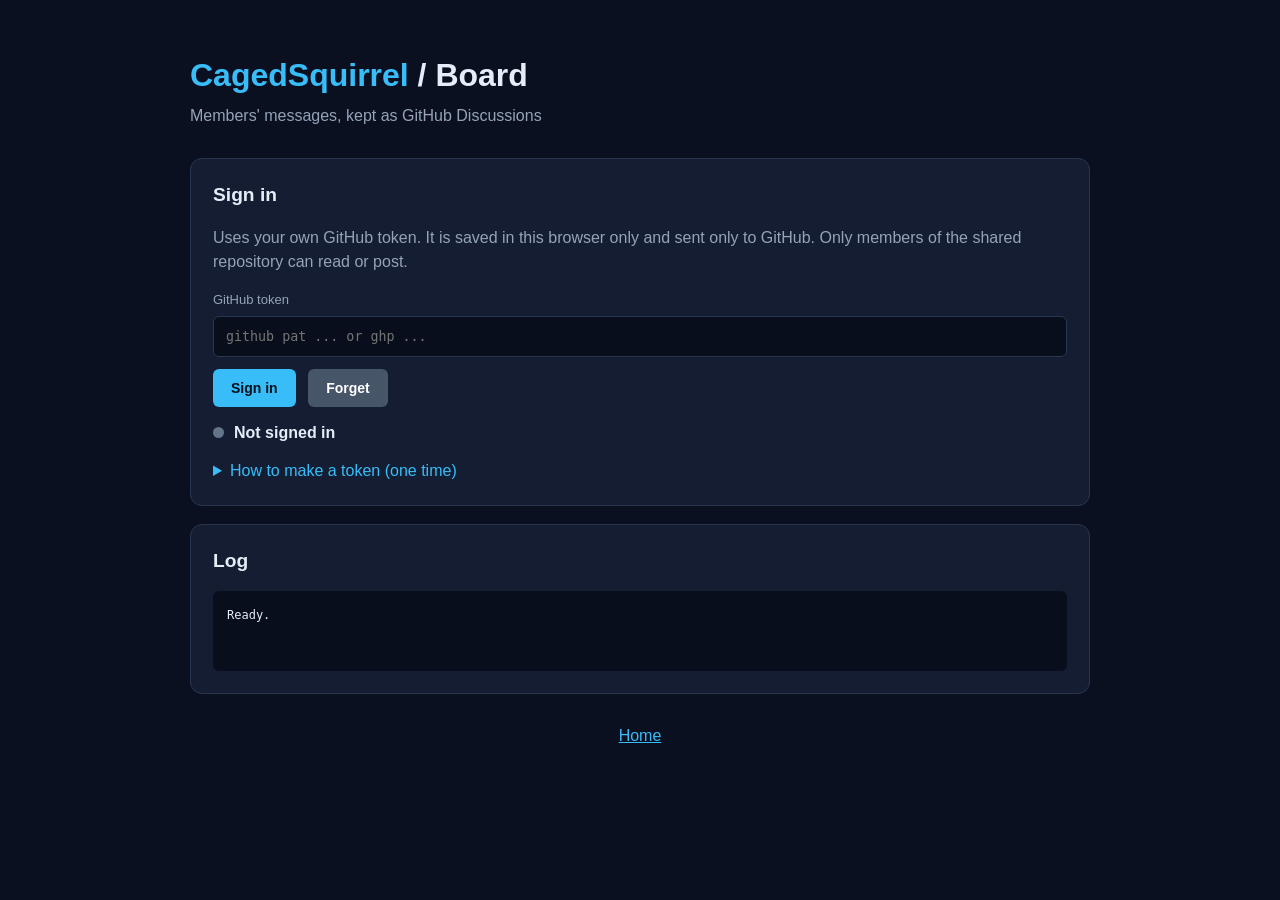
==== board.html @ 6ccec3fc "Members' board: read and reply to Discussions with a GitHub token board.html lists, reads, and posts" ====
<!DOCTYPE html>
<html lang="en">
<head>
<meta charset="UTF-8">
<meta name="viewport" content="width=device-width, initial-scale=1.0">
<title>CagedSquirrel Board</title>
<link rel="stylesheet" href="style.css">
<style>
  .hidden { display: none; }
  .row { display: flex; flex-wrap: wrap; align-items: center; gap: 8px; justify-content: space-between; }
  .row button { margin-top: 0; }
  select {
    width: 100%; padding: 12px; background: var(--field); color: var(--text);
    border: 1px solid var(--border); border-radius: 6px;
  }
  textarea.compose { min-height: 120px; font-family: Arial, sans-serif; }
  ol.topics { list-style: none; padding: 0; margin: 0; }
  ol.topics li { border-top: 1px solid var(--border); padding: 12px 0; }
  ol.topics li:first-child { border-top: 0; }
  ol.topics a { font-weight: bold; text-decoration: none; overflow-wrap: anywhere; }
  .meta { color: var(--muted); font-size: 13px; }
  .tag {
    display: inline-block; padding: 1px 8px; border-radius: 10px;
    border: 1px solid var(--border); font-size: 12px; color: var(--muted);
  }
  .post { border-top: 1px solid var(--border); padding-top: 14px; margin-top: 14px; }
  .post.first { border-top: 0; margin-top: 0; padding-top: 0; }
  .replies { margin-left: 18px; padding-left: 14px; border-left: 2px solid var(--border); }
  .body { overflow-wrap: anywhere; }
  .body img { max-width: 100%; }
  .body pre { background: var(--field); padding: 12px; border-radius: 6px; overflow-x: auto; }
  .body code { font-family: monospace; }
  .body blockquote { margin: 0; padding-left: 12px; border-left: 3px solid var(--border); color: var(--muted); }
  .body table { border-collapse: collapse; display: block; overflow-x: auto; }
  .body th, .body td { border: 1px solid var(--border); padding: 4px 8px; }
  button.link { background: none; color: var(--accent); padding: 0; margin: 6px 0 0; font-weight: normal; }
  details summary { cursor: pointer; color: var(--accent); }
  details ol { padding-left: 20px; }
</style>
</head>
<body>
<div class="container">

<header>
  <h1><a href="index.html" style="text-decoration:none"><span>CagedSquirrel</span></a> / Board</h1>
  <div class="subtitle">Members' messages, kept as GitHub Discussions</div>
</header>

<section class="panel" id="access">
  <h2>Sign in</h2>
  <p class="muted">
    Uses your own GitHub token. It is saved in this browser only and sent
    only to GitHub. Only members of the shared repository can read or post.
  </p>
  <label for="token">GitHub token</label>
  <input id="token" type="password" placeholder="github_pat_... or ghp_..." autocomplete="off">
  <button class="connect" id="signin">Sign in</button>
  <button class="secondary" id="forget">Forget</button>
  <div class="status">
    <div id="dot" class="dot"></div>
    <strong id="status">Not signed in</strong>
  </div>
  <details style="margin-top:14px">
    <summary>How to make a token (one time)</summary>
    <ol>
      <li>On GitHub, open Settings, then Developer settings, then Personal access tokens, then Fine-grained tokens, and choose Generate new token.</li>
      <li>Resource owner: the account that owns the shared repository. Repository access: Only select repositories, and pick the shared repository.</li>
      <li>Permissions: Discussions, Read and write. Leave everything else as it is.</li>
      <li>Generate the token, copy it, and paste it above.</li>
      <li>If the shared repository doesn't show up in the list, make a classic token instead (Tokens (classic), scope <code>repo</code>). It works the same here but reaches all your private repositories, so keep it to this browser.</li>
    </ol>
  </details>
</section>

<section class="panel hidden" id="listView">
  <div class="row">
    <h2 style="margin:0">Topics</h2>
    <span>
      <button class="secondary" id="refresh">Refresh</button>
      <button class="send" id="newTopic">New topic</button>
    </span>
  </div>
  <ol class="topics" id="topics" style="margin-top:14px"></ol>
</section>

<section class="panel hidden" id="newView">
  <h2>New topic</h2>
  <label for="newCategory">Category</label>
  <select id="newCategory"></select>
  <label for="newTitle">Title</label>
  <input id="newTitle" type="text">
  <label for="newBody">Message (Markdown works)</label>
  <textarea id="newBody" class="compose"></textarea>
  <button class="send" id="postTopic">Post topic</button>
  <button class="secondary" id="cancelTopic">Cancel</button>
</section>

<section class="panel hidden" id="threadView">
  <div class="row">
    <button class="secondary" id="back">Back to topics</button>
    <a id="ghLink" href="#" target="_blank" rel="noopener">Open on GitHub</a>
  </div>
  <h2 id="threadTitle" style="margin-top:16px"></h2>
  <div id="thread"></div>
  <label for="commentBody">Add a comment</label>
  <textarea id="commentBody" class="compose"></textarea>
  <button class="send" id="postComment">Post comment</button>
</section>

<section class="panel">
  <h2>Log</h2>
  <div id="log">Ready.</div>
</section>

<footer><a href="index.html">Home</a></footer>

</div>

<script>
const $ = id => document.getElementById(id);
const KEY = "cagedsquirrel.board.token";
const OWNER = "Cagedsquirrel";
const REPO = "converse-here";

let token = "";
let repoId = null;
let categories = [];
let current = null; // the open discussion { id, number }

function log(message) {
  const time = new Date().toLocaleTimeString();
  $("log").textContent += "\n[" + time + "] " + message;
  $("log").scrollTop = $("log").scrollHeight;
}

function setStatus(text, kind) {
  $("status").textContent = text;
  $("dot").className = "dot " + (kind || "");
}

function esc(s) {
  return String(s == null ? "" : s).replace(/[&<>"']/g, c =>
    ({ "&": "&amp;", "<": "&lt;", ">": "&gt;", '"': "&quot;", "'": "&#39;" })[c]);
}

function when(iso) {
  return new Date(iso).toLocaleString([], { dateStyle: "medium", timeStyle: "short" });
}

function who(author) {
  return author ? author.login : "(deleted user)";
}

async function gql(query, variables) {
  const res = await fetch("https://api.github.com/graphql", {
    method: "POST",
    headers: { "Authorization": "Bearer " + token, "Content-Type": "application/json" },
    body: JSON.stringify({ query: query, variables: variables || {} })
  });
  if (res.status === 401) throw new Error("GitHub rejected the token (401). It may be wrong or expired.");
  const data = await res.json().catch(() => null);
  if (!res.ok) throw new Error("GitHub answered " + res.status + ".");
  if (data && data.errors && data.errors.length) {
    throw new Error(data.errors.map(e => e.message).join("; "));
  }
  return data.data;
}

function show(view) {
  for (const v of ["listView", "newView", "threadView"]) $(v).classList.toggle("hidden", v !== view);
}

// ---------- sign in ----------

async function signIn() {
  token = $("token").value.trim();
  if (!token) { log("Paste a token first."); return; }
  setStatus("Checking...");
  try {
    const d = await gql(
      "query($o:String!,$n:String!){ viewer{login} repository(owner:$o,name:$n){ id viewerPermission hasDiscussionsEnabled discussionCategories(first:25){nodes{id name}} } }",
      { o: OWNER, n: REPO });
    if (!d.repository) {
      setStatus("Signed in as " + d.viewer.login + ", but no access", "error");
      log("The token works, but it can't see the shared repository. Either this account isn't a member, or the token wasn't given access to that repository.");
      return;
    }
    repoId = d.repository.id;
    categories = d.repository.discussionCategories.nodes;
    try { localStorage.setItem(KEY, token); } catch (e) { /* storage unavailable */ }
    setStatus("Signed in as " + d.viewer.login + " (" + d.repository.viewerPermission.toLowerCase() + ")", "ok");
    log("Signed in as " + d.viewer.login + ".");
    $("newCategory").innerHTML = categories.map(c =>
      '<option value="' + esc(c.id) + '"' + (c.name === "General" ? " selected" : "") + ">" + esc(c.name) + "</option>").join("");
    route();
  } catch (e) {
    setStatus("Sign in failed", "error");
    log(e.message);
  }
}

function forget() {
  try { localStorage.removeItem(KEY); } catch (e) { /* ignore */ }
  token = ""; repoId = null; current = null;
  $("token").value = "";
  setStatus("Not signed in");
  show(null);
  log("Forgot the saved token.");
}

// ---------- routing: #d-12 is a thread, #new is the new-topic form ----------

function route() {
  if (!repoId) return;
  const h = location.hash;
  const m = h.match(/^#d-(\d+)$/);
  if (m) openThread(parseInt(m[1], 10));
  else if (h === "#new") show("newView");
  else loadTopics();
}

// ---------- topic list ----------

async function loadTopics() {
  show("listView");
  $("topics").innerHTML = '<li class="meta">Loading...</li>';
  try {
    const d = await gql(
      "query($o:String!,$n:String!){ repository(owner:$o,name:$n){ discussions(first:50, orderBy:{field:UPDATED_AT, direction:DESC}){ totalCount nodes{ number title updatedAt author{login} category{name} comments{totalCount} } } } }",
      { o: OWNER, n: REPO });
    const list = d.repository.discussions.nodes;
    if (!list.length) {
      $("topics").innerHTML = '<li class="meta">No topics yet. Start one with New topic.</li>';
      return;
    }
    $("topics").innerHTML = list.map(t =>
      "<li>" +
        '<a href="#d-' + t.number + '">' + esc(t.title) + "</a><br>" +
        '<span class="meta"><span class="tag">' + esc(t.category.name) + "</span> " +
        "started by " + esc(who(t.author)) + ", " +
        t.comments.totalCount + (t.comments.totalCount === 1 ? " comment" : " comments") +
        ", updated " + when(t.updatedAt) + "</span>" +
      "</li>").join("");
  } catch (e) {
    $("topics").innerHTML = '<li class="meta">Could not load topics.</li>';
    log(e.message);
  }
}

// ---------- one thread ----------

function postHtml(p, extraClass) {
  return '<div class="post ' + (extraClass || "") + '">' +
    '<div class="meta"><strong>' + esc(who(p.author)) + "</strong>, " + when(p.createdAt) + "</div>" +
    // bodyHTML is rendered and sanitized by GitHub.
    '<div class="body">' + p.bodyHTML + "</div>" +
    "</div>";
}

async function openThread(number) {
  show("threadView");
  $("threadTitle").textContent = "Loading...";
  $("thread").innerHTML = "";
  try {
    const d = await gql(
      "query($o:String!,$n:String!,$num:Int!){ repository(owner:$o,name:$n){ discussion(number:$num){ id number title url bodyHTML createdAt author{login} category{name} " +
      "comments(first:100){ nodes{ id bodyHTML createdAt author{login} replies(first:100){ nodes{ id bodyHTML createdAt author{login} } } } } } } }",
      { o: OWNER, n: REPO, num: number });
    const t = d.repository.discussion;
    if (!t) { $("threadTitle").textContent = "Topic not found"; return; }
    current = { id: t.id, number: t.number };
    $("threadTitle").textContent = t.title;
    $("ghLink").href = t.url;
    let html = postHtml(t, "first");
    for (const c of t.comments.nodes) {
      html += postHtml(c);
      html += '<div class="replies">';
      for (const r of c.replies.nodes) html += postHtml(r);
      html += '<button class="link" data-reply="' + esc(c.id) + '">Reply</button>' +
        '<div class="hidden" id="box-' + esc(c.id) + '">' +
          '<textarea class="compose"></textarea>' +
          '<button class="send" data-send="' + esc(c.id) + '">Post reply</button>' +
        "</div></div>";
    }
    $("thread").innerHTML = html;
  } catch (e) {
    $("threadTitle").textContent = "Could not load this topic";
    log(e.message);
  }
}

async function addComment(body, replyToId) {
  const input = { discussionId: current.id, body: body };
  if (replyToId) input.replyToId = replyToId;
  await gql("mutation($i:AddDiscussionCommentInput!){ addDiscussionComment(input:$i){ comment{ id } } }", { i: input });
}

$("thread").addEventListener("click", async ev => {
  const replyId = ev.target.getAttribute("data-reply");
  const sendId = ev.target.getAttribute("data-send");
  if (replyId) {
    $("box-" + replyId).classList.toggle("hidden");
    return;
  }
  if (sendId) {
    const box = $("box-" + sendId).querySelector("textarea");
    const body = box.value.trim();
    if (!body) { log("Write a reply first."); return; }
    ev.target.disabled = true;
    try {
      await addComment(body, sendId);
      log("Reply posted.");
      openThread(current.number);
    } catch (e) {
      log(e.message);
      ev.target.disabled = false;
    }
  }
});

$("postComment").addEventListener("click", async () => {
  const body = $("commentBody").value.trim();
  if (!body) { log("Write a comment first."); return; }
  $("postComment").disabled = true;
  try {
    await addComment(body, null);
    $("commentBody").value = "";
    log("Comment posted.");
    openThread(current.number);
  } catch (e) {
    log(e.message);
  } finally {
    $("postComment").disabled = false;
  }
});

// ---------- new topic ----------

$("postTopic").addEventListener("click", async () => {
  const title = $("newTitle").value.trim();
  const body = $("newBody").value.trim();
  if (!title || !body) { log("A new topic needs a title and a message."); return; }
  $("postTopic").disabled = true;
  try {
    const d = await gql(
      "mutation($i:CreateDiscussionInput!){ createDiscussion(input:$i){ discussion{ number } } }",
      { i: { repositoryId: repoId, categoryId: $("newCategory").value, title: title, body: body } });
    $("newTitle").value = "";
    $("newBody").value = "";
    log("Topic posted.");
    location.hash = "#d-" + d.createDiscussion.discussion.number;
  } catch (e) {
    log(e.message);
  } finally {
    $("postTopic").disabled = false;
  }
});

// ---------- wiring ----------

$("signin").addEventListener("click", signIn);
$("forget").addEventListener("click", forget);
$("refresh").addEventListener("click", loadTopics);
$("newTopic").addEventListener("click", () => { location.hash = "#new"; });
$("cancelTopic").addEventListener("click", () => { location.hash = ""; });
$("back").addEventListener("click", () => { location.hash = ""; });
window.addEventListener("hashchange", route);

try {
  const saved = localStorage.getItem(KEY);
  if (saved) { $("token").value = saved; signIn(); }
} catch (e) { /* storage unavailable; sign in by hand */ }
</script>
</body>
</html>
---- style.css ----
:root {
  --bg: #0b1020;
  --panel: #151d32;
  --border: #293650;
  --accent: #38bdf8;
  --green: #22c55e;
  --red: #ef4444;
  --text: #e5edf8;
  --muted: #94a3b8;
  --field: #080e1b;
}

* { box-sizing: border-box; }

body {
  margin: 0;
  padding: 30px 16px;
  background: var(--bg);
  color: var(--text);
  font-family: Arial, sans-serif;
  line-height: 1.5;
}

.container { max-width: 900px; margin: auto; }

header { margin-bottom: 30px; }
h1 { margin-bottom: 5px; }
h1 span { color: var(--accent); }
h2 { margin-top: 0; font-size: 1.2em; }
.subtitle, .muted { color: var(--muted); }
a { color: var(--accent); }

.panel {
  background: var(--panel);
  border: 1px solid var(--border);
  border-radius: 12px;
  padding: 22px;
  margin-bottom: 18px;
}

label {
  display: block;
  margin: 12px 0 6px;
  color: var(--muted);
  font-size: 13px;
}

input, textarea {
  width: 100%;
  padding: 12px;
  background: var(--field);
  border: 1px solid var(--border);
  border-radius: 6px;
  color: var(--text);
  font-family: monospace;
}

textarea { min-height: 220px; resize: vertical; }

button, .button {
  display: inline-block;
  padding: 11px 18px;
  margin: 12px 8px 0 0;
  border: 0;
  border-radius: 6px;
  cursor: pointer;
  font-weight: bold;
  font-size: 14px;
  text-decoration: none;
}

.connect { background: var(--accent); color: #06111d; }
.secondary { background: #475569; color: white; }
.send { background: var(--green); color: #07130b; }

.status { display: flex; align-items: center; gap: 10px; margin-top: 14px; }
.dot { width: 11px; height: 11px; border-radius: 50%; background: #64748b; flex: none; }
.dot.ok { background: var(--green); }
.dot.error { background: var(--red); }

#log {
  background: var(--field);
  padding: 14px;
  border-radius: 6px;
  min-height: 80px;
  max-height: 260px;
  overflow-y: auto;
  font: 12px/1.7 monospace;
  white-space: pre-wrap;
  overflow-wrap: anywhere;
}

footer { text-align: center; color: var(--muted); margin-top: 30px; }
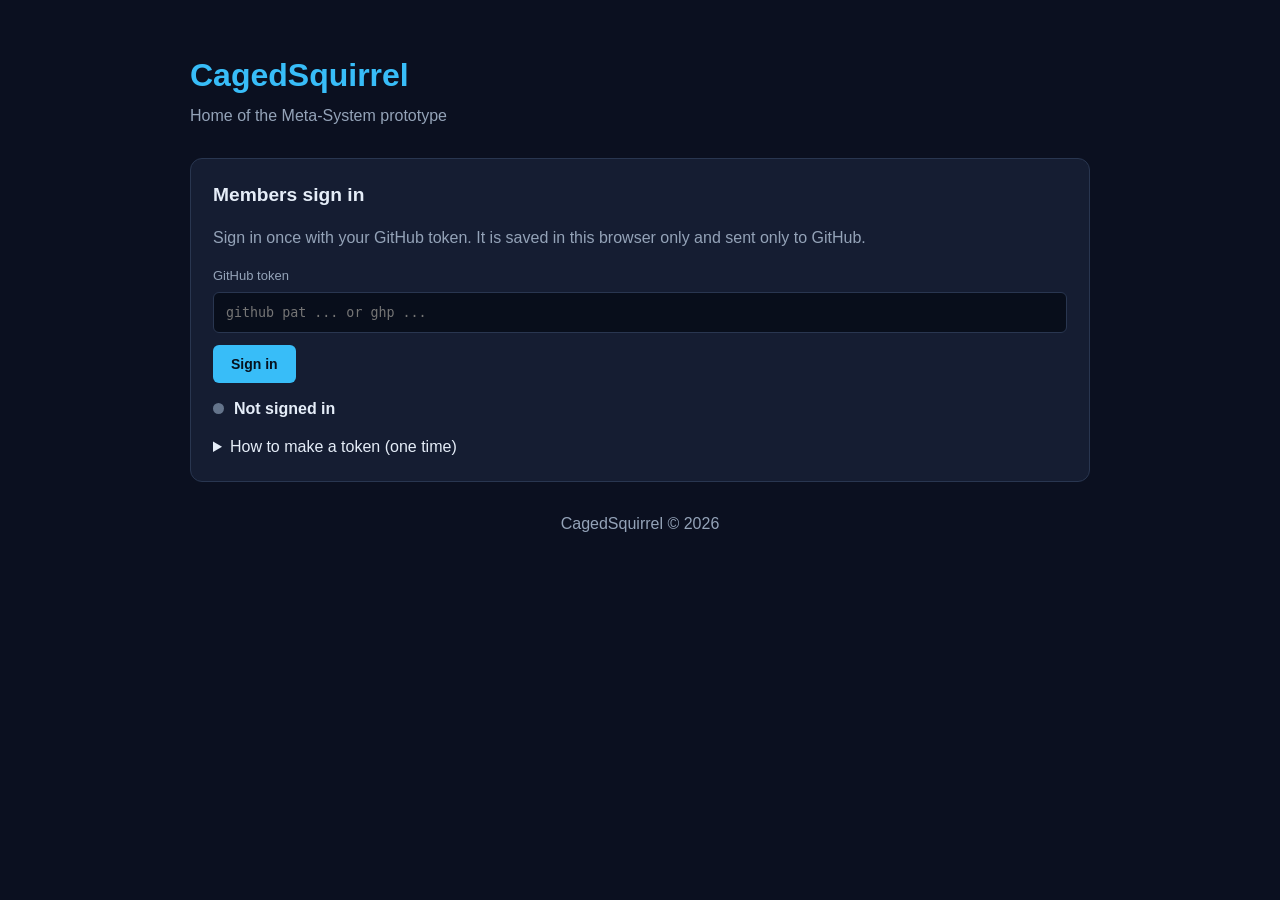
==== commit e9a1703d: "Sign in once: login landing page, members' home, shared token index.html becomes the sign-in page: t" ====
--- a/board.html
+++ b/board.html
@@ -5,6 +5,8 @@
 <meta name="viewport" content="width=device-width, initial-scale=1.0">
 <title>CagedSquirrel Board</title>
 <link rel="stylesheet" href="style.css">
+<script src="auth.js"></script>
+<script>csRequireToken();</script>
 <style>
   .hidden { display: none; }
   .row { display: flex; flex-wrap: wrap; align-items: center; gap: 8px; justify-content: space-between; }
@@ -42,34 +44,15 @@
 <div class="container">
 
 <header>
-  <h1><a href="index.html" style="text-decoration:none"><span>CagedSquirrel</span></a> / Board</h1>
+  <h1><a href="home.html" style="text-decoration:none"><span>CagedSquirrel</span></a> / Board</h1>
   <div class="subtitle">Members' messages, kept as GitHub Discussions</div>
 </header>
 
 <section class="panel" id="access">
-  <h2>Sign in</h2>
-  <p class="muted">
-    Uses your own GitHub token. It is saved in this browser only and sent
-    only to GitHub. Only members of the shared repository can read or post.
-  </p>
-  <label for="token">GitHub token</label>
-  <input id="token" type="password" placeholder="github_pat_... or ghp_..." autocomplete="off">
-  <button class="connect" id="signin">Sign in</button>
-  <button class="secondary" id="forget">Forget</button>
-  <div class="status">
+  <div class="status" style="margin-top:0">
     <div id="dot" class="dot"></div>
-    <strong id="status">Not signed in</strong>
+    <strong id="status">Signing in...</strong>
   </div>
-  <details style="margin-top:14px">
-    <summary>How to make a token (one time)</summary>
-    <ol>
-      <li>On GitHub, open Settings, then Developer settings, then Personal access tokens, then Fine-grained tokens, and choose Generate new token.</li>
-      <li>Resource owner: the account that owns the shared repository. Repository access: Only select repositories, and pick the shared repository.</li>
-      <li>Permissions: Discussions, Read and write. Leave everything else as it is.</li>
-      <li>Generate the token, copy it, and paste it above.</li>
-      <li>If the shared repository doesn't show up in the list, make a classic token instead (Tokens (classic), scope <code>repo</code>). It works the same here but reaches all your private repositories, so keep it to this browser.</li>
-    </ol>
-  </details>
 </section>
 
 <section class="panel hidden" id="listView">
@@ -112,7 +95,7 @@
   <div id="log">Ready.</div>
 </section>
 
-<footer><a href="index.html">Home</a></footer>
+<footer><a href="home.html">Home</a></footer>
 
 </div>
 
@@ -173,16 +156,26 @@
 // ---------- sign in ----------
 
 async function signIn() {
-  token = $("token").value.trim();
-  if (!token) { log("Paste a token first."); return; }
+  token = csGetToken();
+  if (!token) { location.replace("index.html"); return; }
   setStatus("Checking...");
   try {
-    const d = await gql(
-      "query($o:String!,$n:String!){ viewer{login} repository(owner:$o,name:$n){ id viewerPermission hasDiscussionsEnabled discussionCategories(first:25){nodes{id name}} } }",
-      { o: OWNER, n: REPO });
+    // Ask for the login on its own first: when the token can't see the
+    // repository, GitHub answers with an error instead of an empty result.
+    const v = await gql("query{ viewer{login} }");
+    let d = null;
+    try {
+      d = await gql(
+        "query($o:String!,$n:String!){ repository(owner:$o,name:$n){ id viewerPermission hasDiscussionsEnabled discussionCategories(first:25){nodes{id name}} } }",
+        { o: OWNER, n: REPO });
+    } catch (e) {
+      if (!/Could not resolve to a Repository/i.test(e.message)) throw e;
+    }
+    d = d || {};
+    d.viewer = v.viewer;
     if (!d.repository) {
       setStatus("Signed in as " + d.viewer.login + ", but no access", "error");
-      log("The token works, but it can't see the shared repository. Either this account isn't a member, or the token wasn't given access to that repository.");
+      log("Your token works, but it can't see the board's repository (converse-here). Add it to the token's selected repositories on GitHub. Check that the token's resource owner is Cagedsquirrel and the shared repository is selected; if the organization requires approval, an admin must approve the token first. A classic token with the repo scope also works.");
       return;
     }
     repoId = d.repository.id;
@@ -197,15 +190,6 @@
     setStatus("Sign in failed", "error");
     log(e.message);
   }
-}
-
-function forget() {
-  try { localStorage.removeItem(KEY); } catch (e) { /* ignore */ }
-  token = ""; repoId = null; current = null;
-  $("token").value = "";
-  setStatus("Not signed in");
-  show(null);
-  log("Forgot the saved token.");
 }
 
 // ---------- routing: #d-12 is a thread, #new is the new-topic form ----------
@@ -358,18 +342,13 @@
 
 // ---------- wiring ----------
 
-$("signin").addEventListener("click", signIn);
-$("forget").addEventListener("click", forget);
 $("refresh").addEventListener("click", loadTopics);
 $("newTopic").addEventListener("click", () => { location.hash = "#new"; });
 $("cancelTopic").addEventListener("click", () => { location.hash = ""; });
 $("back").addEventListener("click", () => { location.hash = ""; });
 window.addEventListener("hashchange", route);
 
-try {
-  const saved = localStorage.getItem(KEY);
-  if (saved) { $("token").value = saved; signIn(); }
-} catch (e) { /* storage unavailable; sign in by hand */ }
+signIn();
 </script>
 </body>
 </html>
